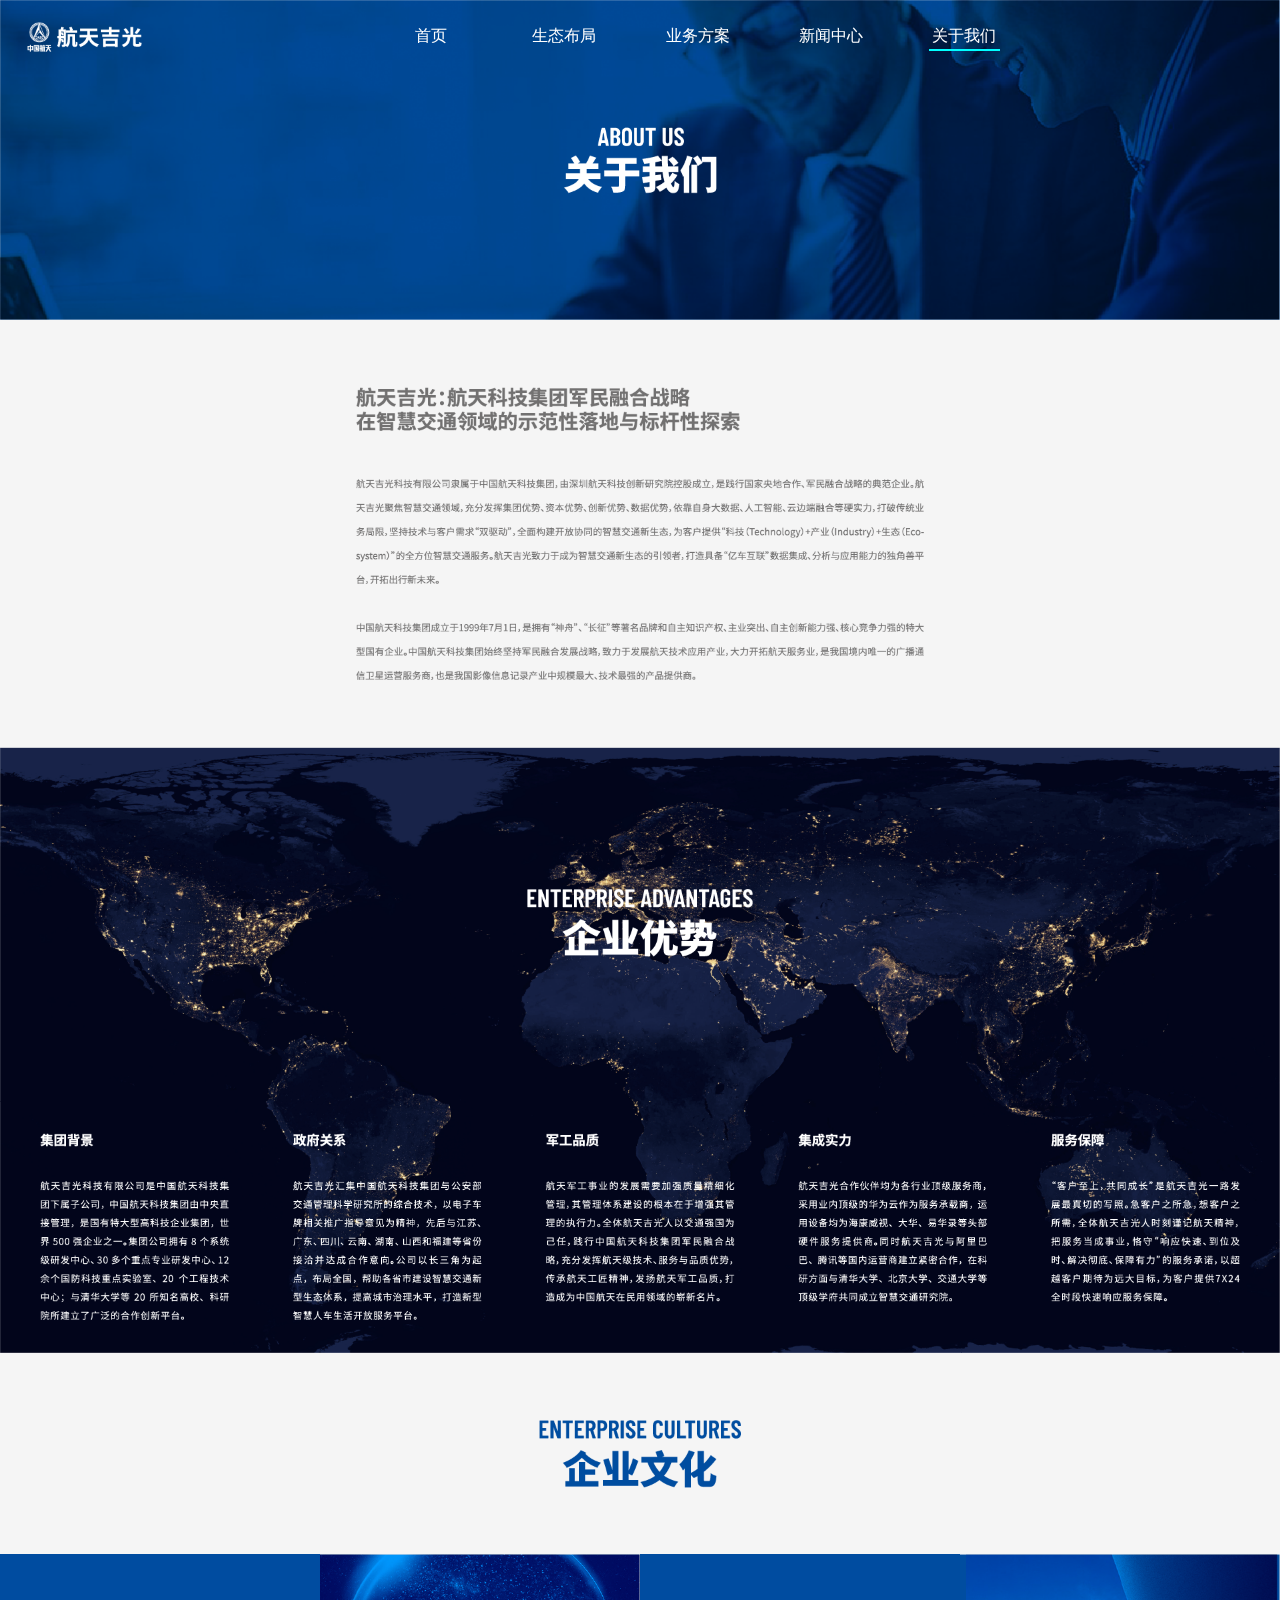
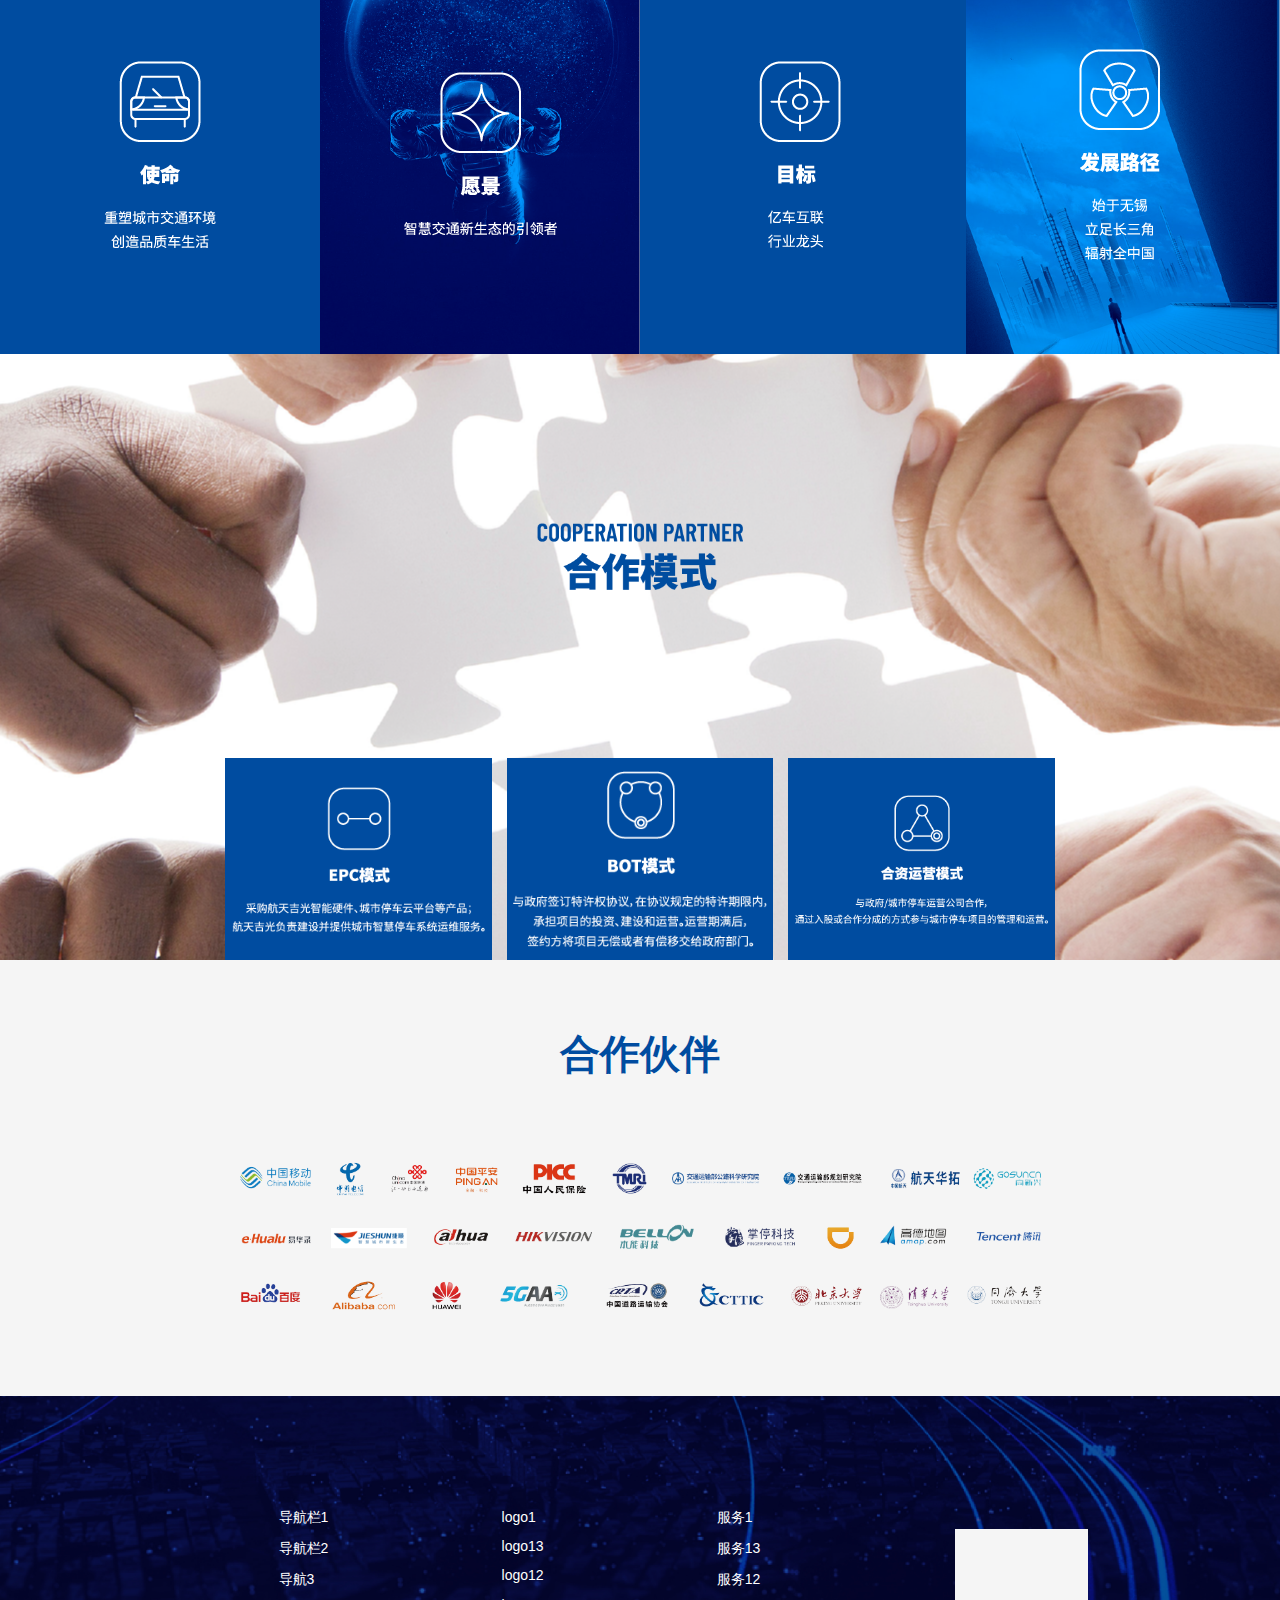
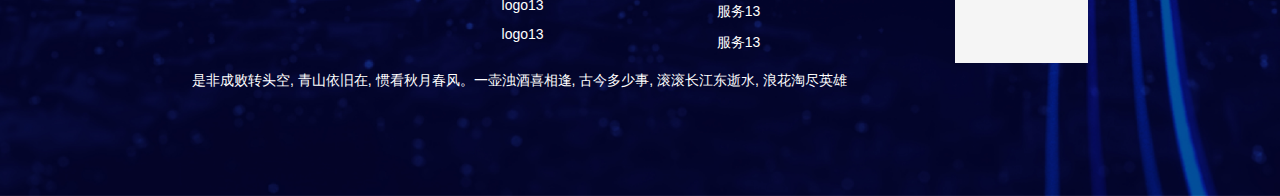
==== aboutUs.html @ 13b2ddc3 "图片更改" ====
<!DOCTYPE html>
<html lang="en">
<head>
  <meta charset="UTF-8">
  <meta http-equiv="X-UA-Compatible" content="IE=edge">
  <meta name="viewport" content="width=device-width, initial-scale=1.0">
  <title>航天吉光官网</title>
  <!-- 使用方法 animate__animated animate__fadeInUp-->
  <link rel="stylesheet" href="./css/animate.min.css">
  <link rel="stylesheet" href="./css/adapter.css">
  <link rel="stylesheet" href="./css/common.css">
  <link rel="stylesheet" href="./css/aboutUs.css">
</head>
<body>
  <div class="outer flex-column">
    <div class="navigator fix-header-box">
      <div class="header-box">
        <div class="left f30">
          <img src="./images/logo.png" alt="">
        </div>
        <div class="center">
          <div class="route-list f24">
            <ul>
              <li class="link"><a href="./index.html"><span>首页</span></a></li>
              <li class="link">
                <a href="./layout.html" data-nav="layout">
                  <span>生态布局</span>
                </a>
              </li>
              <li class="link">
                <a href="./business.html">
                  <span>业务方案</span>
                </a>
              </li>
              <li class="link"><a href="./news.html"><span>新闻中心</span></a></li>
              <li class="link active"><a href="./aboutUs.html"><span>关于我们</span></a></li>
            </ul>
          </div>
        </div>
        <div class="right"></div>
      </div>
    </div>
    <div class="banner">
      <div class="title">
        <img src="./images/aboutUs/title1.png" alt="">
      </div>
      <img src="./images/aboutUs/bg1.png" alt="">
    </div>
    <!-- 关于我们区域 -->
    <div class="aboutUs-area">
      <img src="./images/aboutUs/text.png" alt="">
    </div>
    <!-- banner2企业优势区域 -->
    <div class="banner2 flex-column align-center">
      <div class="banner2-title">
        <img src="./images/aboutUs/title2.png" alt="">
      </div>
      <div class="banner2-bottom">
        <img src="./images/aboutUs/text2.png" alt="">
      </div>
    </div>
    <!-- 企业文化区域 -->
    <div class="culture-area">
      <div class="title">
        <img src="./images/aboutUs/title3.png" alt="">
      </div>
      <div class="pro-box flex-row">
        <div class="pro-item flex-column jc-center align-center">
          <div class="icon">
            <img src="./images/aboutUs/icon1.png" alt="">
          </div>
        </div>
        <div class="pro-item flex-column jc-center align-center">
          <div class="icon">
            <img src="./images/aboutUs/icon2.png" alt="">
          </div>
        </div>
        <div class="pro-item flex-column jc-center align-center">
          <div class="icon">
            <img src="./images/aboutUs/icon3.png" alt="">
          </div>
        </div>
        <div class="pro-item flex-column jc-center align-center">
          <div class="icon">
            <img src="./images/aboutUs/icon4.png" alt="">
          </div>
        </div>
      </div>
    </div>
    <!-- 合作模式区域 -->
    <div class="cooper-area flex-column align-center">
      <div class="cooper-title">
        <img src="./images/aboutUs/title4.png" alt="">
      </div>
      <div class="cooper-bottom">
        <div class="cooper-bottom-item">
          <img src="./images/aboutUs/icon5.png" alt="">
        </div>
        <div class="cooper-bottom-item">
          <img src="./images/aboutUs/icon6.png" alt="">
        </div>
        <div class="cooper-bottom-item">
          <img src="./images/aboutUs/icon7.png" alt="">
        </div>

      </div>
    </div>
    <!-- 合作伙伴区域 -->
    <div class="guys-area">
      <div class="title f30">合作伙伴</div>
      <div class="brand">
        <img src="./images/aboutUs/brand.png" alt="">
      </div>
    </div>
    <!-- 底部区域 -->
    <div class="footer flex-column jc-center">
      <div class="content flex-row jc-between align-center">
        <div class="left flex-column jc-between">
          <div class="top flex-row jc-around">
            <ul>
              <li>导航栏1</li>
              <li>导航栏2</li>
              <li>导航3</li>
            </ul>
            <ul>
              <li>logo1</li>
              <li>logo13</li>
              <li>logo12</li>
              <li>logo13</li>
              <li>logo13</li>
            </ul>
            <ul>
              <li>服务1</li>
              <li>服务13</li>
              <li>服务12</li>
              <li>服务13</li>
              <li>服务13</li>
            </ul>
          </div>
          <div class="bottom">是非成败转头空, 青山依旧在, 惯看秋月春风。一壶浊酒喜相逢, 古今多少事, 滚滚长江东逝水, 浪花淘尽英雄</div>
        </div>
        <div class="right">
          <div class="qrcode"></div>
        </div>
      </div>
    </div>
  </div>
  
  <script src="./lib/jquery/jquery.min.js"></script>
  <script src="./js/common.js"></script>
</body>
</html>
---- css/adapter.css ----
/* 按照设计图 1920 基准值100换算 */
@media (min-width: 800px) {
  html {
    font-size: 41.66666px;
  }
}
@media (min-width: 1024px) {
  html {
    font-size: 53.33333px;
  }
}
@media (min-width: 1280px) {
  html {
    font-size: 66.66666px;
  }
}
@media (min-width: 1366px) {
  html {
    font-size: 71.14583px;
  }
}
@media (min-width: 1920px) {
  html {
    font-size: 100px;
  }
}
/* @media (min-width: 2048px) {
  html {
    font-size: 106.6666px;
  }
}
@media (min-width: 2560px) {
  html {
    font-size: 133.3333px;
  }
} */
---- css/common.css ----
@charset "UTF-8";
/*! normalize.css v3.0.3 | MIT License | github.com/necolas/normalize.css */
html {
  font-family: sans-serif;
  -ms-text-size-adjust: 100%;
  -webkit-text-size-adjust: 100%;
}
body {
  margin: 0;
}
article,
aside,
details,
figcaption,
figure,
footer,
header,
hgroup,
main,
menu,
nav,
section,
summary {
  display: block;
}
audio,
canvas,
progress,
video {
  display: inline-block;
  vertical-align: baseline;
}
audio:not([controls]) {
  display: none;
  height: 0;
}
[hidden],
template {
  display: none;
}
a {
  background-color: transparent;
}
a:active,
a:hover {
  outline: 0;
}
abbr[title] {
  border-bottom: 1px dotted;
}
b,
strong {
  font-weight: bold;
}
dfn {
  font-style: italic;
}
h1 {
  font-size: 2em;
  margin: 0.67em 0;
}
mark {
  background: #ff0;
  color: #000;
}
small {
  font-size: 80%;
}
sub,
sup {
  font-size: 75%;
  line-height: 0;
  position: relative;
  vertical-align: baseline;
}
sup {
  top: -0.5em;
}
sub {
  bottom: -0.25em;
}
img {
  border: 0;
}
svg:not(:root) {
  overflow: hidden;
}
figure {
  margin: 1em 40px;
}
hr {
  box-sizing: content-box;
  height: 0;
}
pre {
  overflow: auto;
}
code,
kbd,
pre,
samp {
  font-family: monospace, monospace;
  font-size: 1em;
}
button,
input,
optgroup,
select,
textarea {
  color: inherit;
  font: inherit;
  margin: 0;
}
button {
  overflow: visible;
}
button,
select {
  text-transform: none;
}
button,
html input[type="button"],
input[type="reset"],
input[type="submit"] {
  -webkit-appearance: button;
  cursor: pointer;
}
button[disabled],
html input[disabled] {
  cursor: default;
}
button::-moz-focus-inner,
input::-moz-focus-inner {
  border: 0;
  padding: 0;
}
input {
  line-height: normal;
}
input[type="checkbox"],
input[type="radio"] {
  box-sizing: border-box;
  padding: 0;
}
input[type="number"]::-webkit-inner-spin-button,
input[type="number"]::-webkit-outer-spin-button {
  height: auto;
}
input[type="search"] {
  -webkit-appearance: textfield;
  box-sizing: content-box;
}
input[type="search"]::-webkit-search-cancel-button,
input[type="search"]::-webkit-search-decoration {
  -webkit-appearance: none;
}
fieldset {
  border: 1px solid #c0c0c0;
  margin: 0 2px;
  padding: 0.35em 0.625em 0.75em;
}
legend {
  border: 0;
  padding: 0;
}
textarea {
  overflow: auto;
}
optgroup {
  font-weight: bold;
}
table {
  border-collapse: collapse;
  border-spacing: 0;
}
td,
th {
  padding: 0;
}
*,
::before,
::after {
  margin: 0;
  padding: 0;
  box-sizing: border-box;
}
body {
  font-size: 14px;
  font-family: 'Microsoft YaHei', sans-serif;
  background-color: #f5f5f5;
}
a {
  /* color: #333; */
  text-decoration: none;
}
ul,
ol {
  list-style: none;
}
input[type="text"],
input[type="search"],
textarea {
  border: none;
  outline: none;
  resize: none;
  -webkit-appearance: none;
}
.fl {
  float: left;
}
.fr {
  float: right;
}
.clearfix::after {
  content: "";
  display: block;
  visibility: hidden;
  height: 0;
  line-height: 0;
  clear: both;
}
img {
  display: block;
  width: 100%;
}
.p10 {
  padding: .1rem 0;
}
.p20 {
  padding: .2rem 0;
}
.p30 {
  padding: .3rem 0;
}
.f16 {
  font-size: .16rem;
}
.f18 {
  font-size: .18rem;
}
.f20 {
  font-size: .2rem;
}
.f22 {
  font-size: .22rem;
}
.f24 {
  font-size: .24rem;
}
.f26 {
  font-size: .26rem;
}
.f28 {
  font-size: .28rem;
}
.f30 {
  font-size: .3rem;
}
.flex-column {
  display: flex;
  flex-direction: column;
}
.flex-row {
  display: flex;
}
.jc-around {
  justify-content: space-around;
}
.jc-between {
  justify-content: space-between;
}
.jc-center {
  justify-content: center;
}
.align-center {
  align-items: center;
}

/* 导航栏样式 */
.fix-header-box .header-box{
  box-sizing: border-box;
  width: 100%;
  position: fixed;
  left: 0;
  top: 0;
  background-color: transparent;
}
.header-box {
  position: relative;
  box-sizing: border-box;
  color: #fff;
  background-color: #004CA0;
  display: flex;
  align-items: center;
  z-index: 12;
  padding: 0 .4rem;
}
.header-box .select-down {
  position: absolute;
  left: 0;
  top: 1.1rem;
  width: 100%;
  z-index: 11;
  height: 0;
  overflow: hidden;
}
.header-box .select-items:hover .select-down{
  height: 1rem;
  transition: all .5s;
}
.header-box .select-down ul {
  display: flex;
  justify-content: center;
  font-size: .16rem;
  height: 1rem;
  background-color: #103674;
}
.header-box .select-down ul li {
  padding: 0 .2rem;
}
.header-box .select-down ul li a {
  color: #d5dde0;
}
.header-box .select-down ul li:hover a {
  color: #fff;
}
/* .header-box .link:hover span {
  border-bottom: 2px solid #00FFFF;
} */
.header-box .left {
  width: 1.73rem;
}
.header-box .left img {
  width: 100%;
}
.header-box .center {
  flex: 1;
}
.header-box .route-list {
  width: 60%;
  margin: 0 auto;
}
.header-box .route-list ul {
  width: 100%;
  display: flex;
  align-items: center;
}
.header-box .link a span {
  padding: .08rem .05rem;
  border-bottom: 2px solid transparent;
  transition: all .5s;
}
.header-box .link a {
  color: #fff;
  width: 100%;
  text-align: center;
}
.header-box .link {
  width: 20%;
  height: 1.1rem;
  display: flex;
  align-items: center;
  justify-content: center;
  text-decoration:none;
}
.header-box .active a span{
  border-bottom: 2px solid #00FFFF;
}

/* 导航栏样式结束 */

/* 类似百叶窗样式 layout aboautUs页面用品那个 */
.pro-item {
  width: 25%;
  height: 6rem;
  color: #fff;
  transition: all 1s;
}
.pro-item .icon {
  width: .81rem;
  margin: .2rem 0;
}
.pro-item:hover {
  transform: translateY(-0.3rem);
}
.pro-item:nth-child(2n + 1) {
  background-color: #004CA0;
}

/* 公用结束 */
/* 底部footer区域 */
/* 底部区域 */
.footer {
  color: #fff;
  height: 6rem;
  background: url('../images/footer_bg.jpg') center no-repeat;
  background-size: cover;
}
.footer .content {
  width: 70%;
  margin: 0 auto;
}
.footer .qrcode {
  width: 2rem;
  height: 2rem;
  background-color: #f5f5f5;
}
.footer li {
  padding: .1rem 0;
}
.footer .bottom {
  padding-top: .2rem;
}
/* 底部footer结束 */
---- css/aboutUs.css ----
.banner {
  position: relative;
}
.banner .title {
  width: 2.29rem;
  position: absolute;
  left: 50%;
  top: 50%;
  transform: translate(-50%, -50%);
}
img {
  width: 100%;
}
.aboutUs-area {
  width: 8.52rem;
  margin: 1rem auto;
}
.banner2 {
  height: 9.09rem;
  background: url("../images/aboutUs/bg2.png") center no-repeat;
  background-size: cover;
}
.banner2-title,
.cooper-title {
  width: 3.38rem;
  flex: 2;
  display: flex;
  justify-content: center;
  align-items: center;
}
.banner2-bottom,
.cooper-bottom {
  padding: .5rem 0;
  flex: 1;
  width: 18.01rem;
}
.culture-area .title {
  width: 3.03rem;
  margin: 0 auto;
  padding: 1rem 0;
}
.pro-item .icon {
  width: auto;
  display: flex;
  justify-content: center;
}
.pro-item:nth-child(2) {
  background:url("../images/aboutUs/bg3.png") center no-repeat;
  background-size: cover;
}
.pro-item:nth-child(4) {
  background:url("../images/aboutUs/bg4.png") center no-repeat;
  background-size: cover;
}
.cooper-area {
  height: 9.09rem;
  background: url("../images/aboutUs/bg5.png") center no-repeat;
  background: cover;
}
.cooper-title {
  width: 3.1rem;
}
.cooper-bottom {
  justify-content: center;
  display: flex;
  padding: 0;
}
.cooper-bottom-item {
  width: 4rem;
  padding: .1rem;
  background-color: #004CA0;
  color: #fff;
  display: flex;
  justify-content: center;
  align-items: center;
}
.cooper-bottom-item:nth-child(2){
  margin: 0 15px;
}
.guys-area {
  padding-bottom: 1rem;
}
.guys-area .title {
  text-align: center;
  width: 3.03rem;
  margin: 0 auto;
  font-size: .6rem;
  font-weight: bold;
  padding: 1rem 0;
  color: #004CA0;
}
.guys-area .brand {
  width: 12.14rem;
  margin: 0 auto;
}
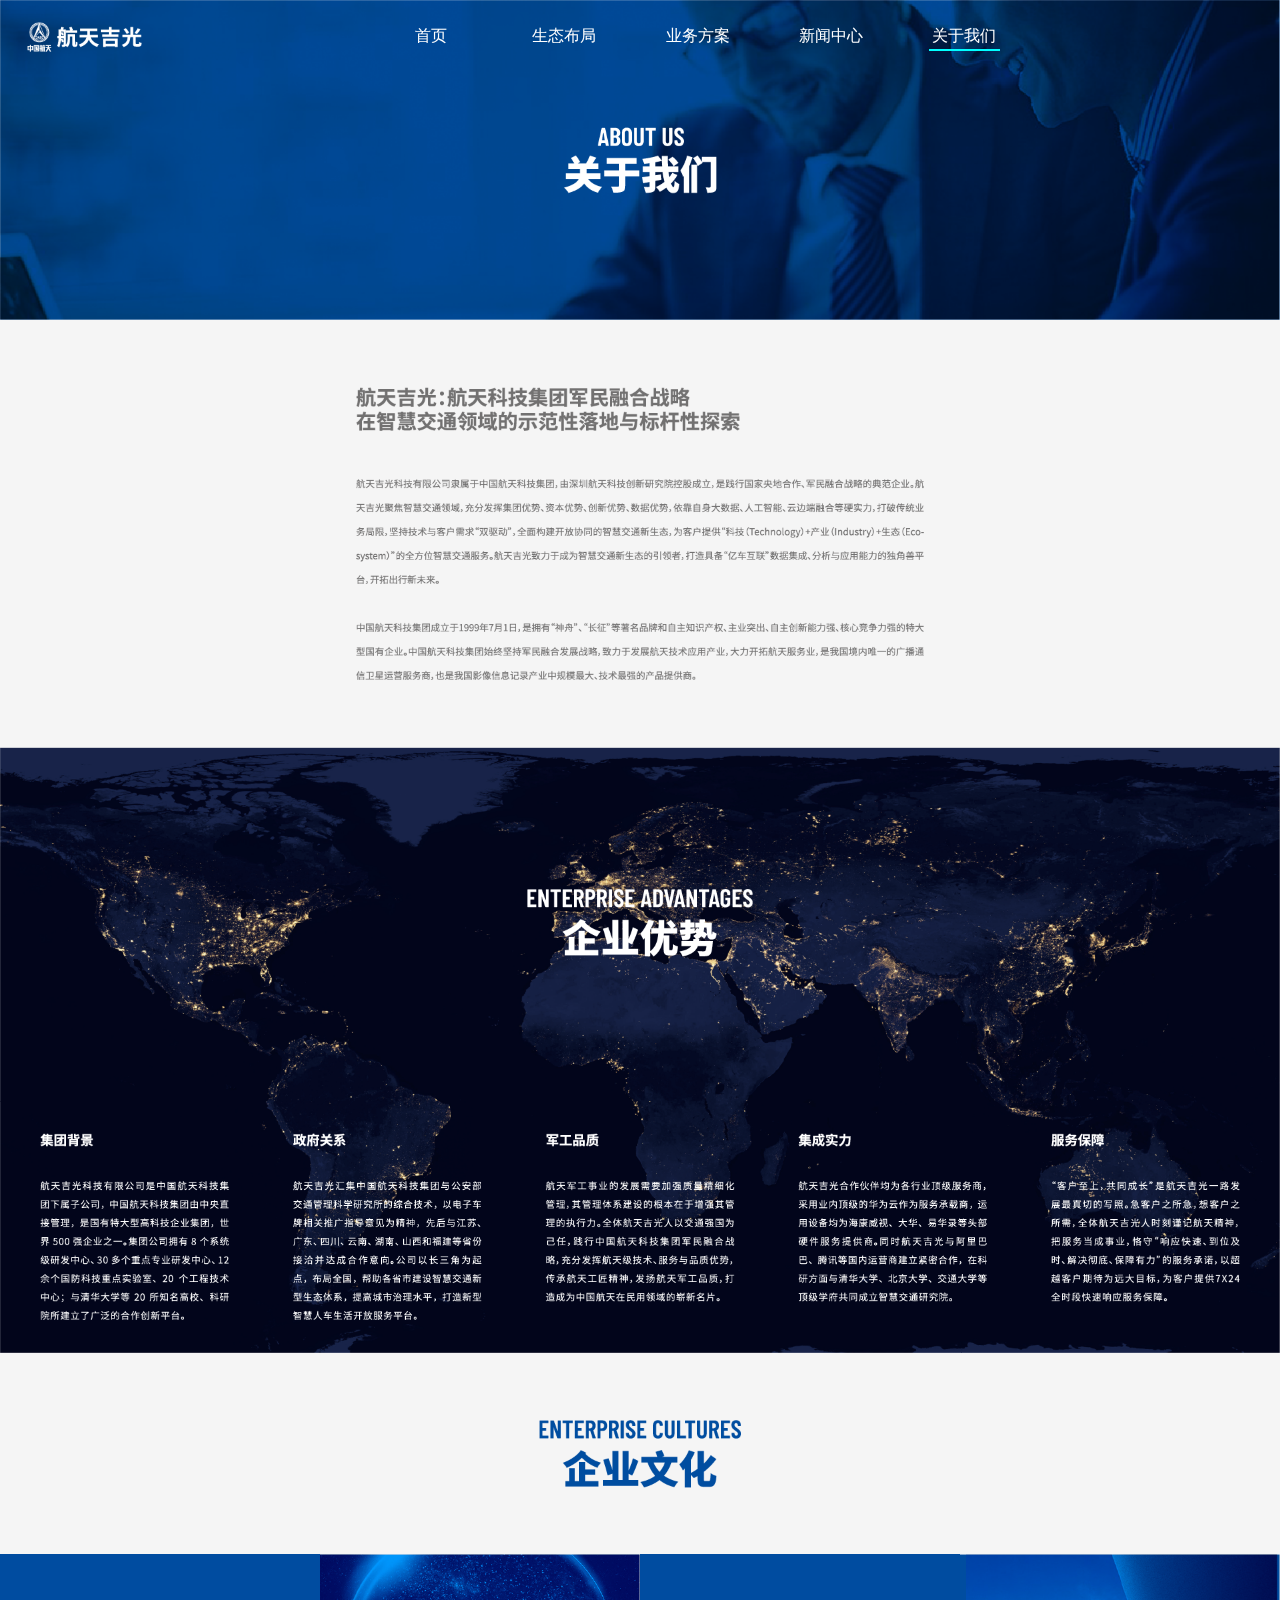
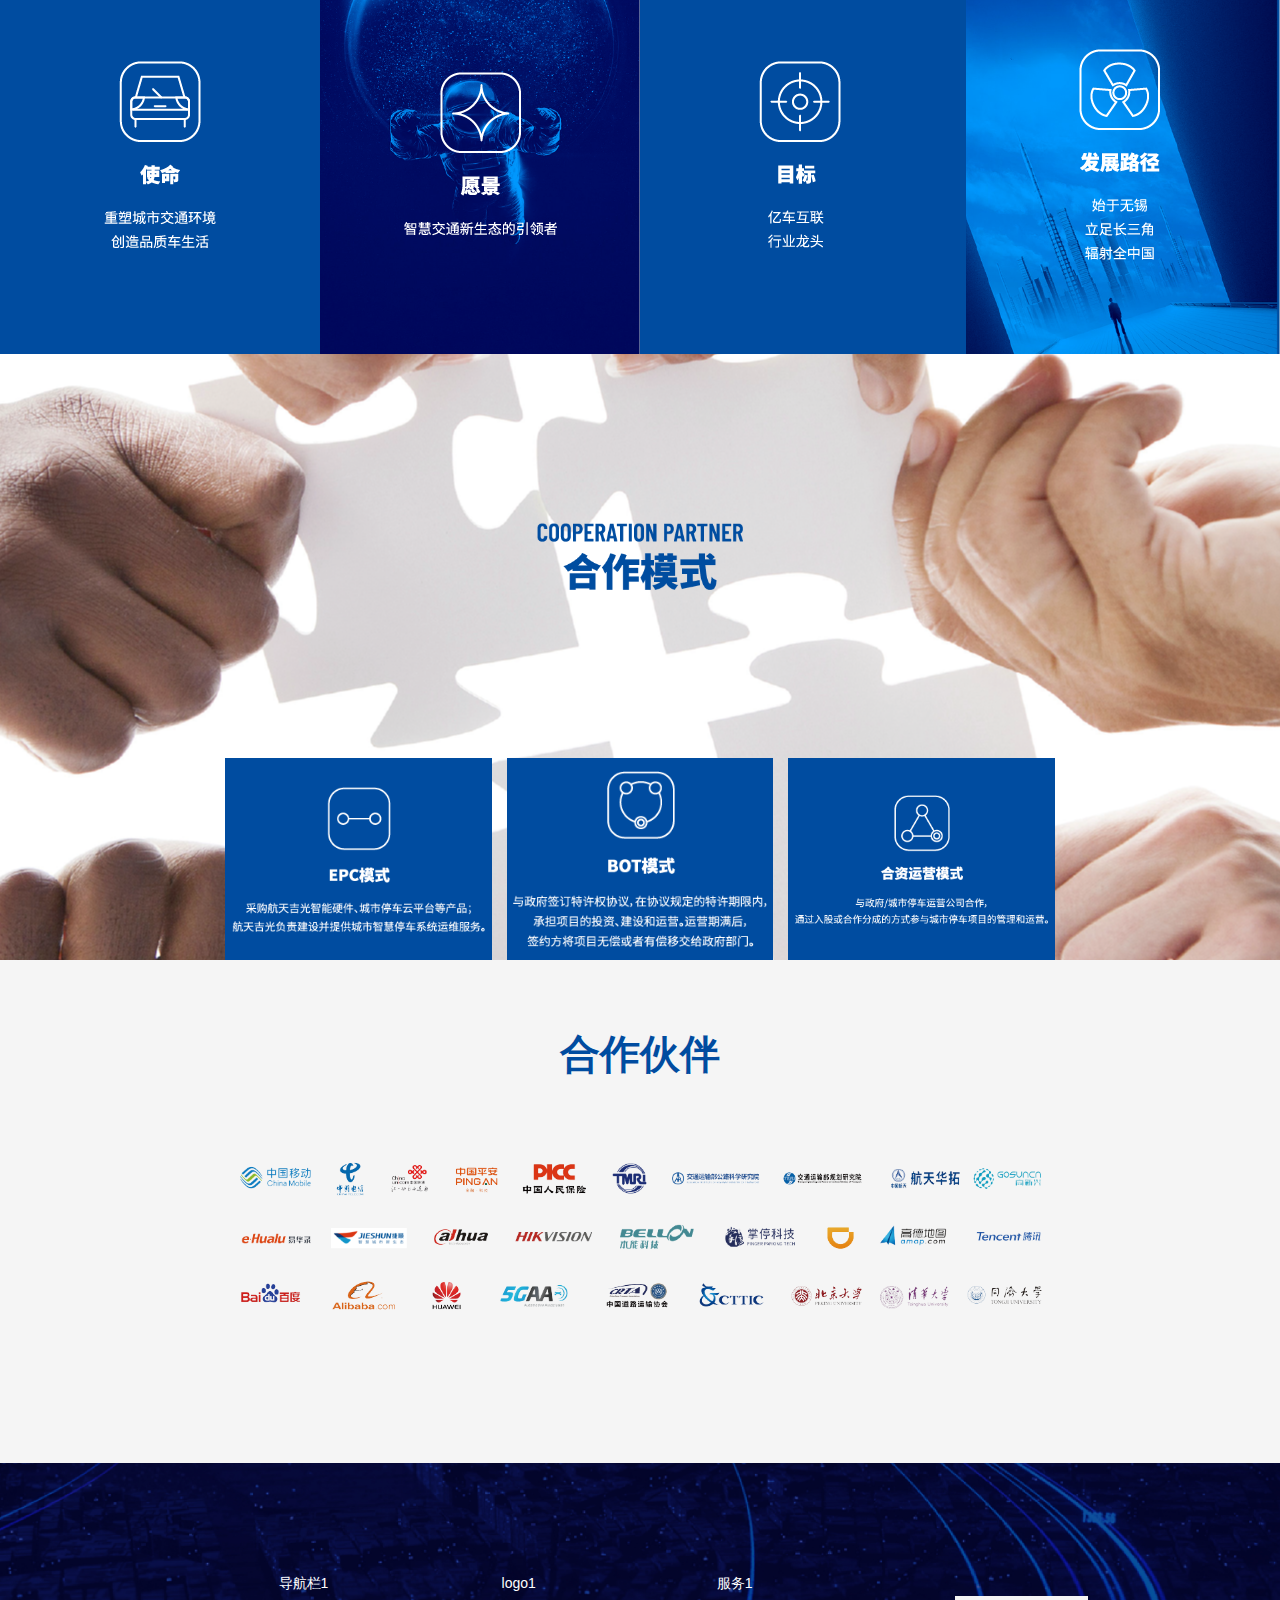
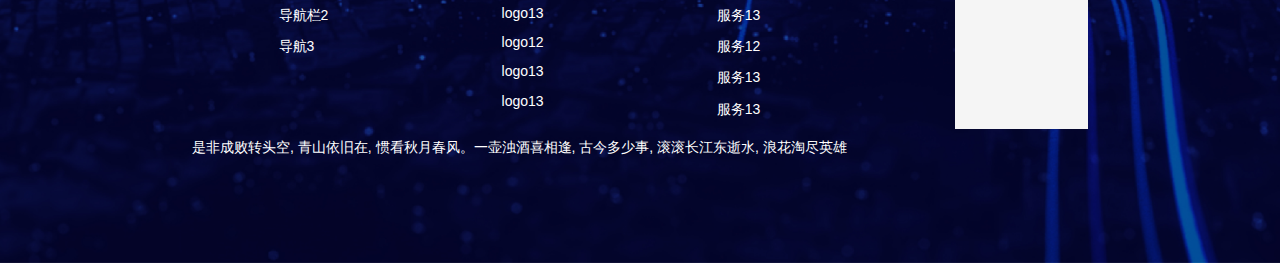
==== commit 9feed7db: "暂存" ====
--- a/aboutUs.html
+++ b/aboutUs.html
@@ -40,8 +40,8 @@
         <div class="right"></div>
       </div>
     </div>
-    <div class="banner">
-      <div class="title">
+    <div class="banner" id="top">
+      <div class="title aniview" data-av-animation="flipInX">
         <img src="./images/aboutUs/title1.png" alt="">
       </div>
       <img src="./images/aboutUs/bg1.png" alt="">
@@ -145,8 +145,11 @@
       </div>
     </div>
   </div>
-  
+  <div class="back-top" title="返回顶部">
+    <img src="./images/backTop.png" alt="">
+  </div>
   <script src="./lib/jquery/jquery.min.js"></script>
+  <script src="./lib/jquery.aniview.js"></script>
   <script src="./js/common.js"></script>
 </body>
 </html>--- a/css/common.css
+++ b/css/common.css
@@ -40,6 +40,7 @@
 }
 a {
   background-color: transparent;
+  color: inherit;
 }
 a:active,
 a:hover {
@@ -302,6 +303,7 @@
   width: 100%;
   z-index: 11;
   height: 0;
+  color: #ccc;
   overflow: hidden;
 }
 .header-box .select-items:hover .select-down{
@@ -319,7 +321,10 @@
   padding: 0 .2rem;
 }
 .header-box .select-down ul li a {
-  color: #d5dde0;
+  color: #666;
+}
+.header-box .select-down ul li.active a {
+  color: #fff;
 }
 .header-box .select-down ul li:hover a {
   color: #fff;
@@ -371,7 +376,10 @@
 
 /* 类似百叶窗样式 layout aboautUs页面用品那个 */
 .pro-item {
+  overflow: hidden;
   width: 25%;
+  padding: 0 .1rem;
+  box-sizing: border-box;
   height: 6rem;
   color: #fff;
   transition: all 1s;
@@ -393,6 +401,7 @@
 .footer {
   color: #fff;
   height: 6rem;
+  margin-top: 2rem;
   background: url('../images/footer_bg.jpg') center no-repeat;
   background-size: cover;
 }
@@ -411,4 +420,55 @@
 .footer .bottom {
   padding-top: .2rem;
 }
-/* 底部footer结束 */+/* 底部footer结束 */
+
+/* 返回顶部按钮样式 */
+.back-top {
+  box-shadow: 0px 0px 16px 1px #004CA0;
+  /* background-color: #004CA0; */
+  position: fixed;
+  right: .6rem;
+  bottom: 2rem;
+  width: .64rem;
+  height: .64rem;
+  border-radius: 50%;
+  cursor: pointer;
+  display: none;
+}
+.banxin {
+  width: 14.4rem;
+  margin: 0 auto;
+}
+
+/* 图片文字左右公共样式 */
+.text-img-box {
+  padding: 0 .3rem;
+}
+.pos-img {
+  width: 7.14rem;
+  height: 6.41rem;
+  overflow: hidden;
+}
+.pos-img img {
+  transition: all 1s;
+}
+.pos-img:hover img{
+  transform: scale(1.2);
+}
+.pos-text {
+  /* width: 7rem; */
+  flex: 1;
+  font-size: .2rem;
+  line-height: .3rem;
+  display: flex;
+  flex-direction: column;
+  justify-content: center;
+  padding: .3rem .4rem;
+  background-color: #004CA0;
+}
+.pos-text-main {
+  margin: 0 0 .3rem;
+}
+.pos-text-sub {
+  margin-bottom: .2rem;
+}--- a/css/aboutUs.css
+++ b/css/aboutUs.css
@@ -77,9 +77,6 @@
 .cooper-bottom-item:nth-child(2){
   margin: 0 15px;
 }
-.guys-area {
-  padding-bottom: 1rem;
-}
 .guys-area .title {
   text-align: center;
   width: 3.03rem;
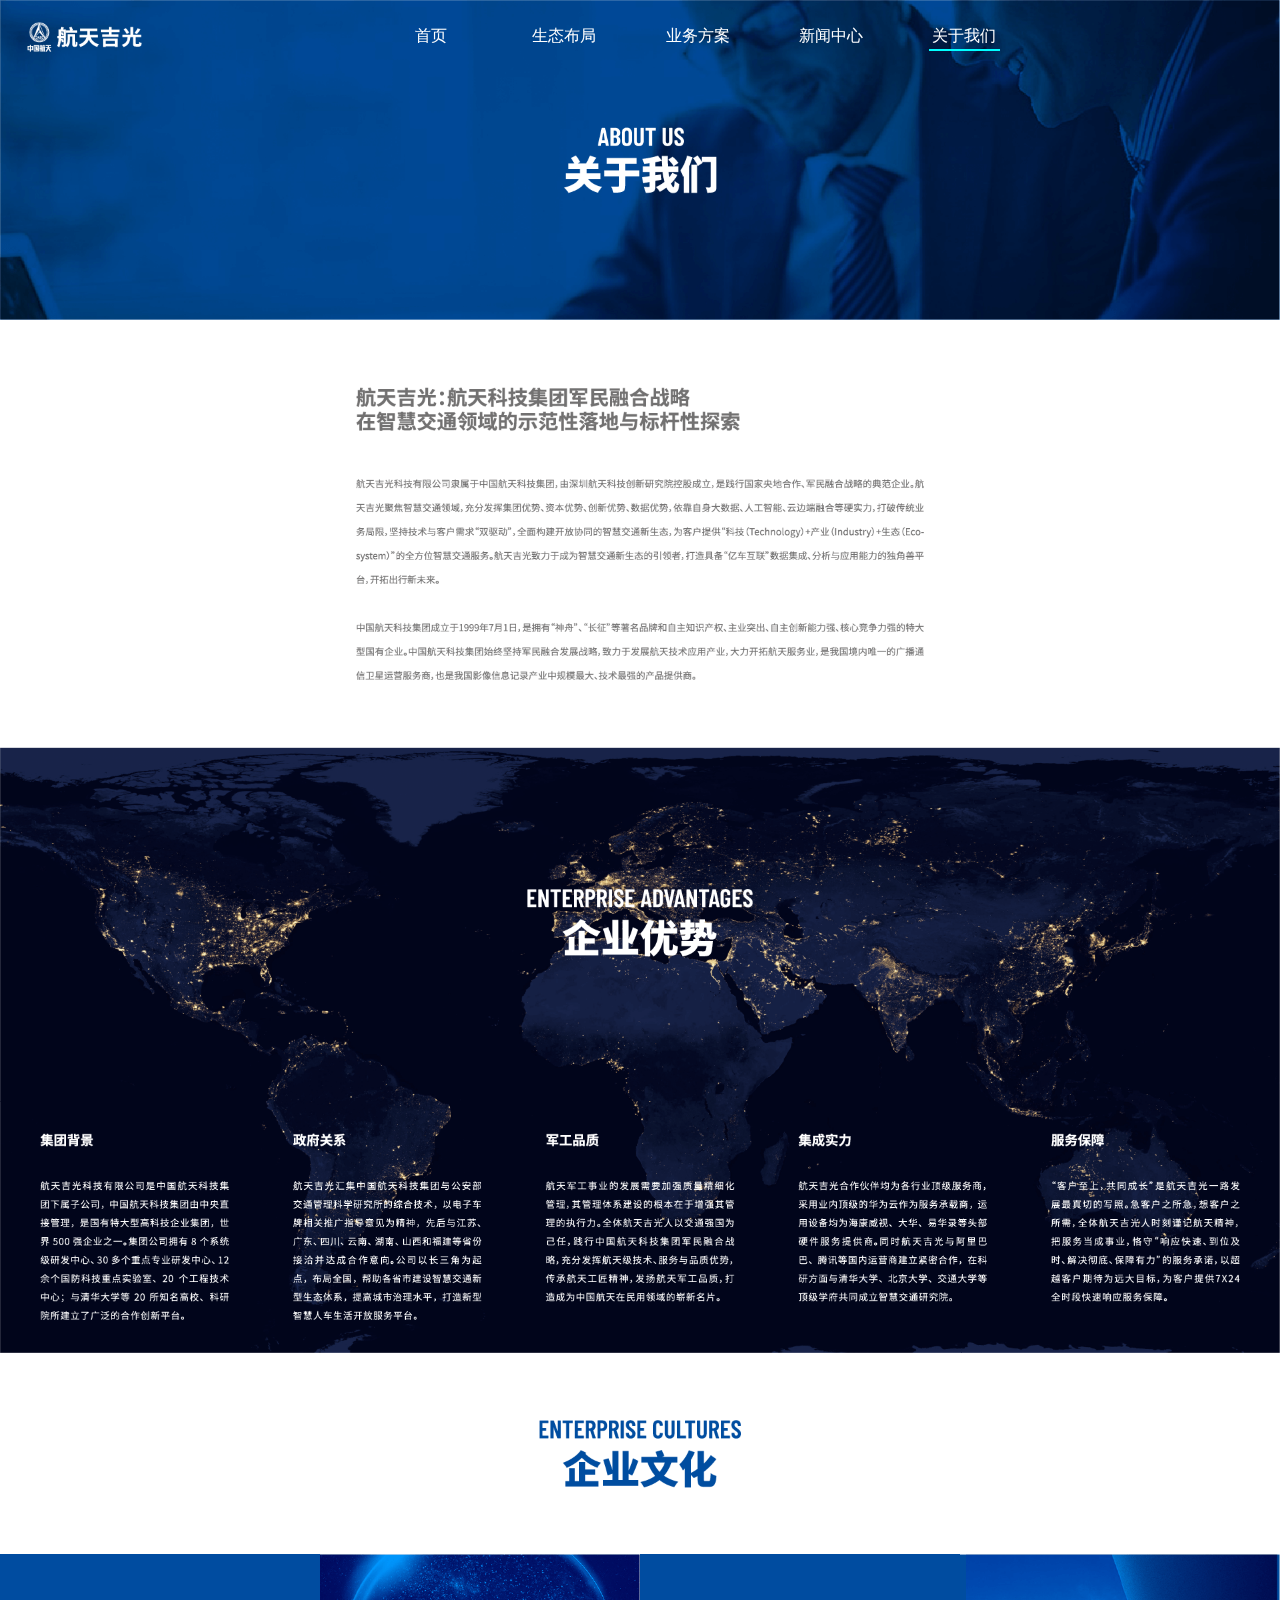
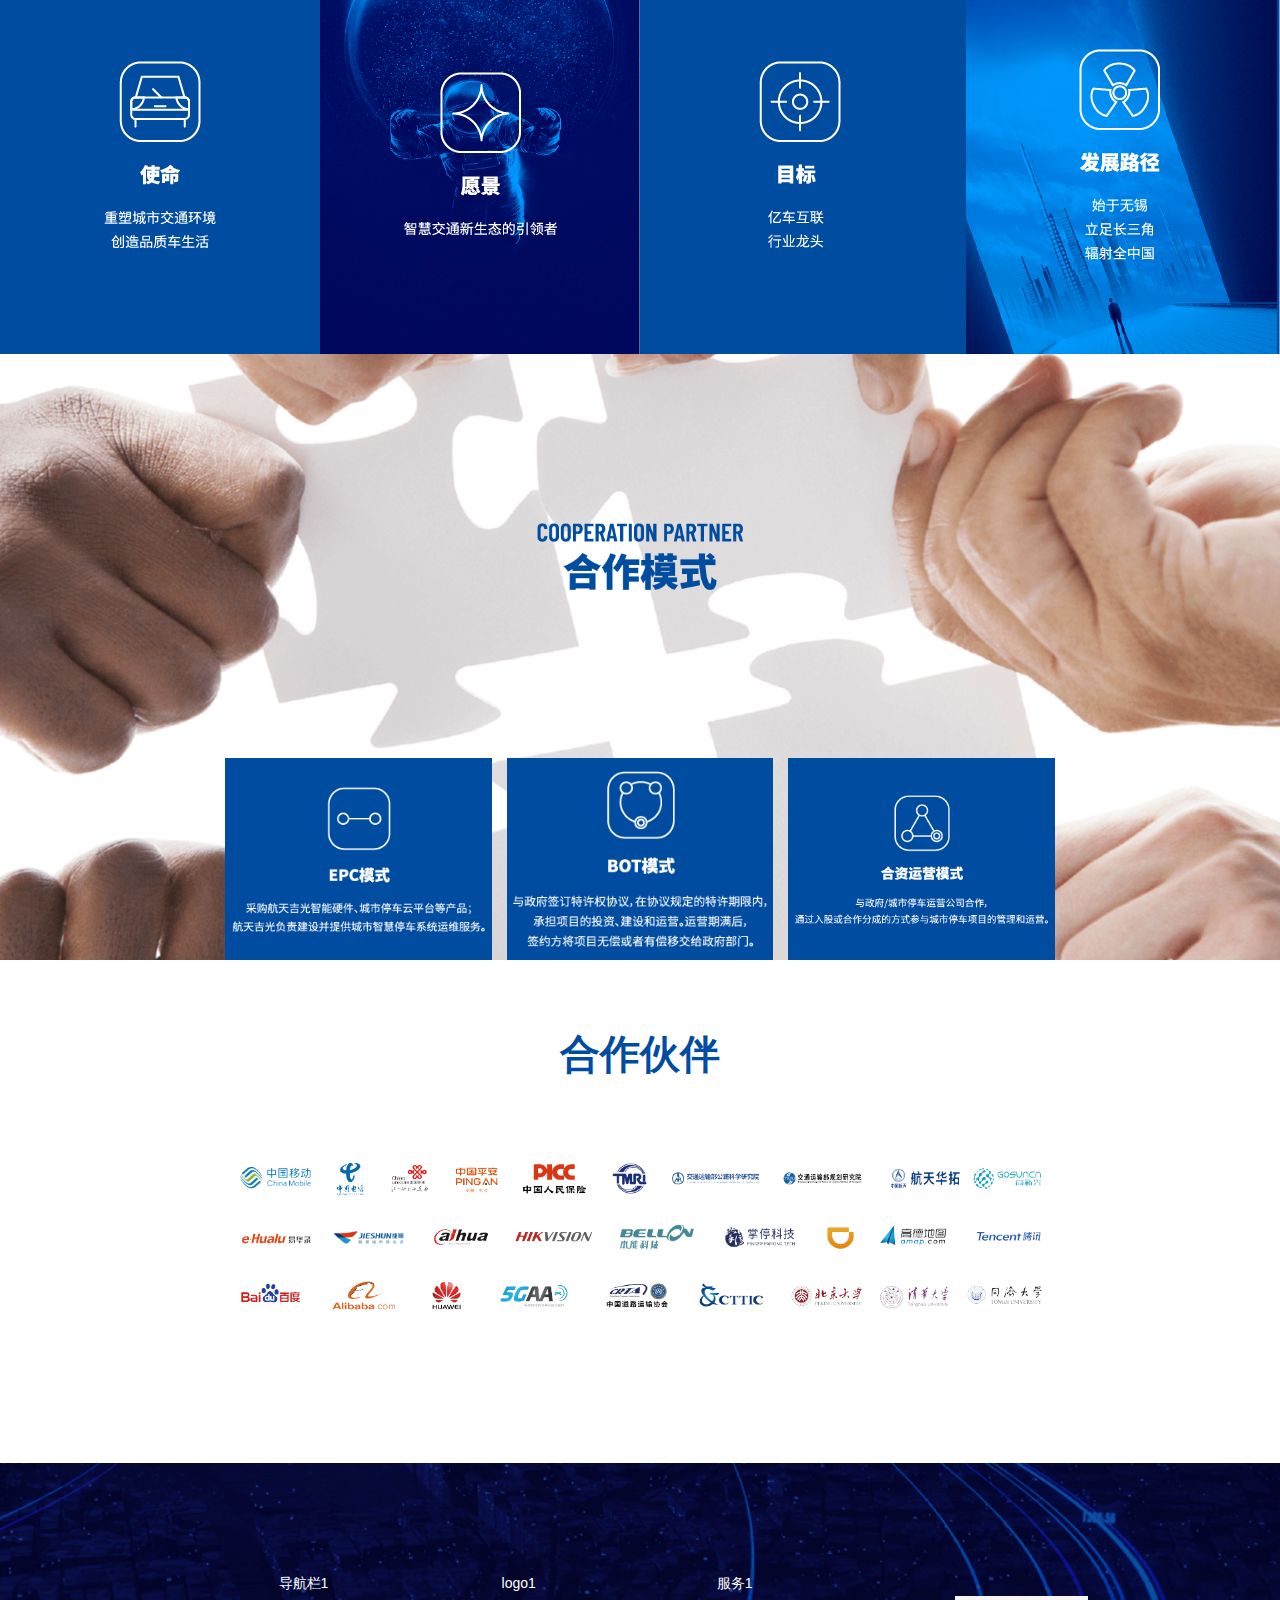
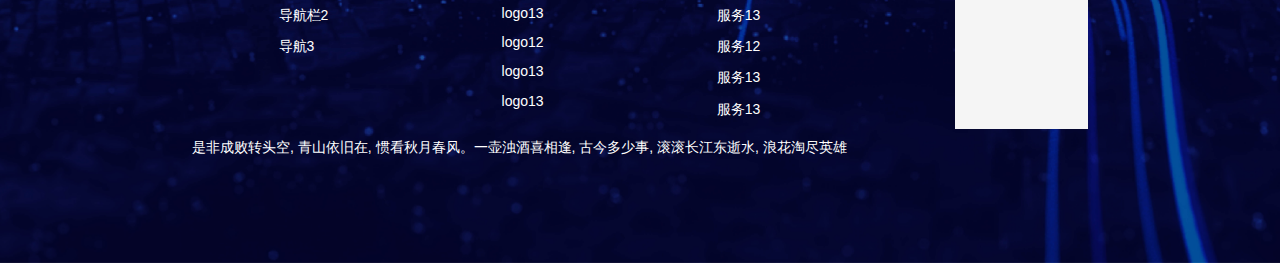
==== commit 1bf63751: "暂存" ====
--- a/aboutUs.html
+++ b/aboutUs.html
@@ -41,7 +41,7 @@
       </div>
     </div>
     <div class="banner" id="top">
-      <div class="title aniview" data-av-animation="flipInX">
+      <div class="title aniview" data-av-animation="zoomInDown">
         <img src="./images/aboutUs/title1.png" alt="">
       </div>
       <img src="./images/aboutUs/bg1.png" alt="">
--- a/css/common.css
+++ b/css/common.css
@@ -452,13 +452,13 @@
 .pos-img img {
   transition: all 1s;
 }
-.pos-img:hover img{
+/* .pos-img:hover img{
   transform: scale(1.2);
-}
+} */
 .pos-text {
   /* width: 7rem; */
   flex: 1;
-  font-size: .2rem;
+  font-size: .16rem;
   line-height: .3rem;
   display: flex;
   flex-direction: column;
--- a/css/aboutUs.css
+++ b/css/aboutUs.css
@@ -1,3 +1,6 @@
+.outer {
+  background-color: #fff;
+}
 .banner {
   position: relative;
 }
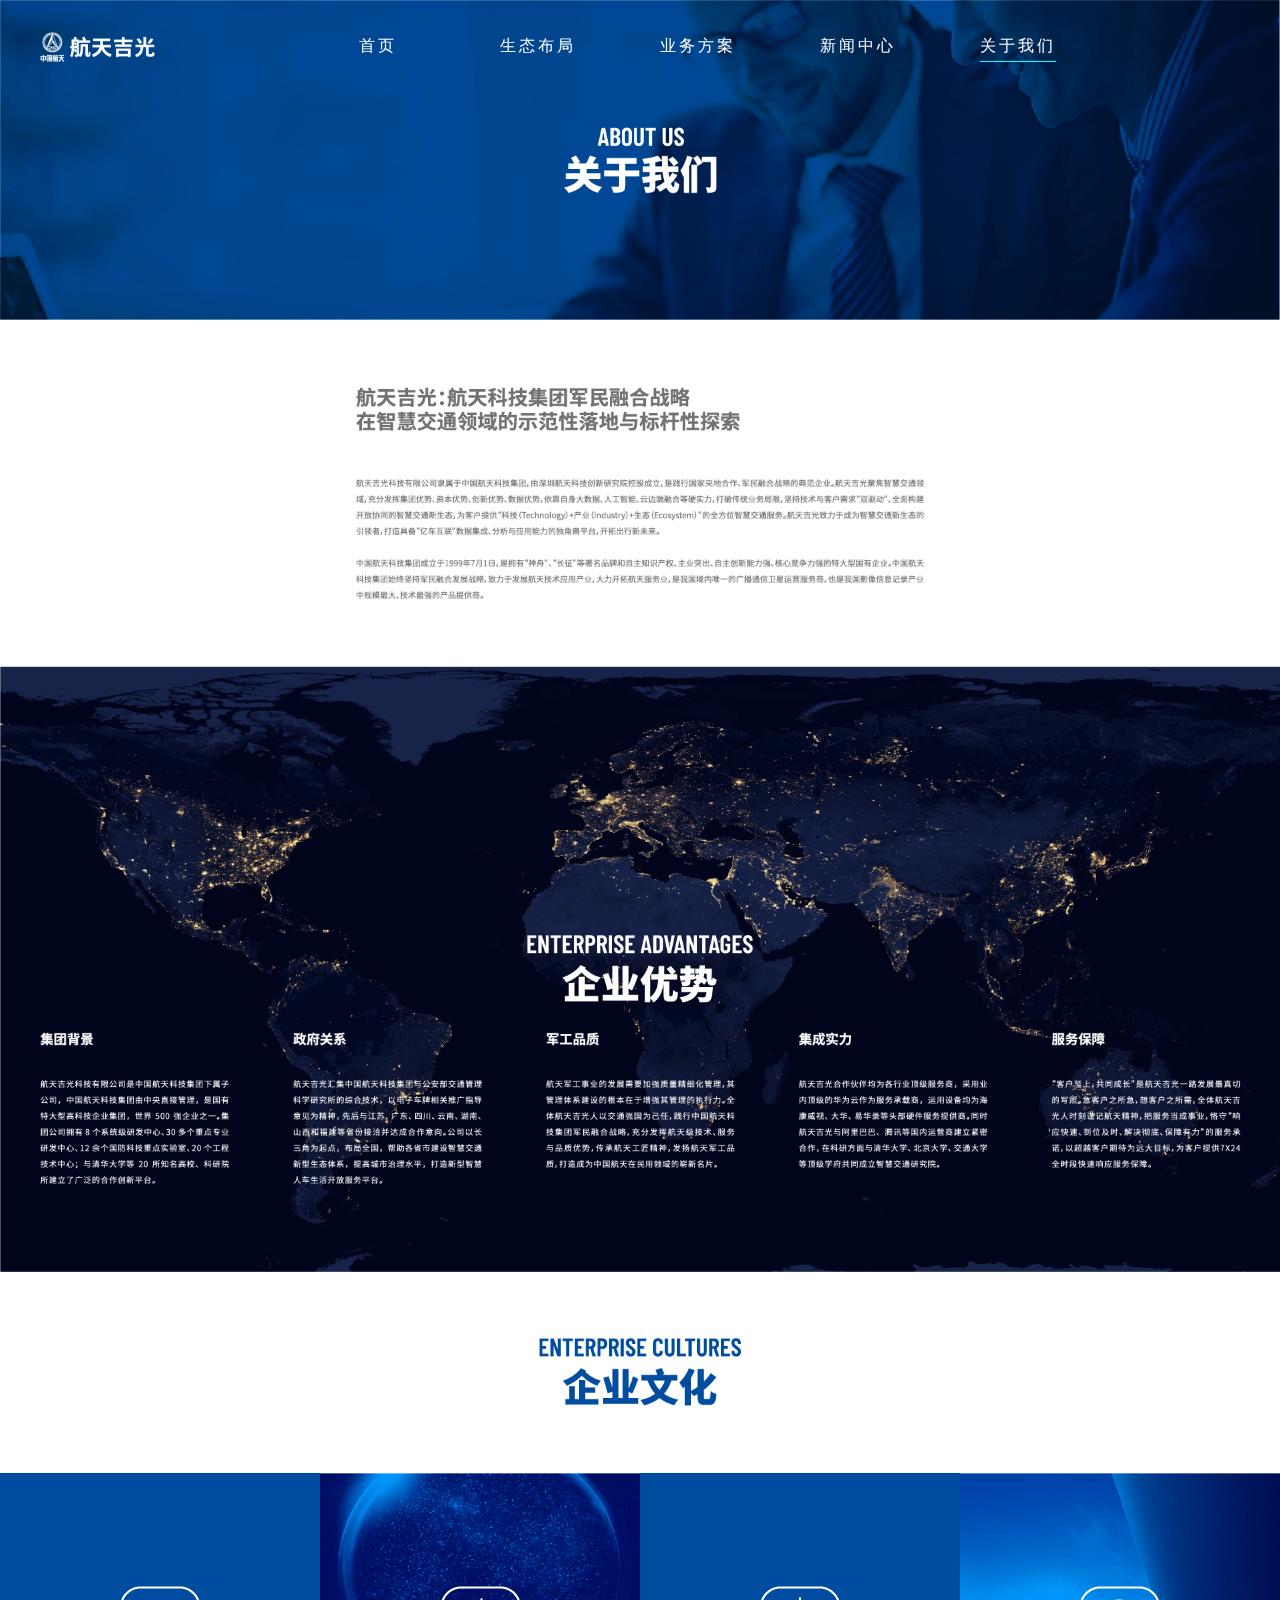
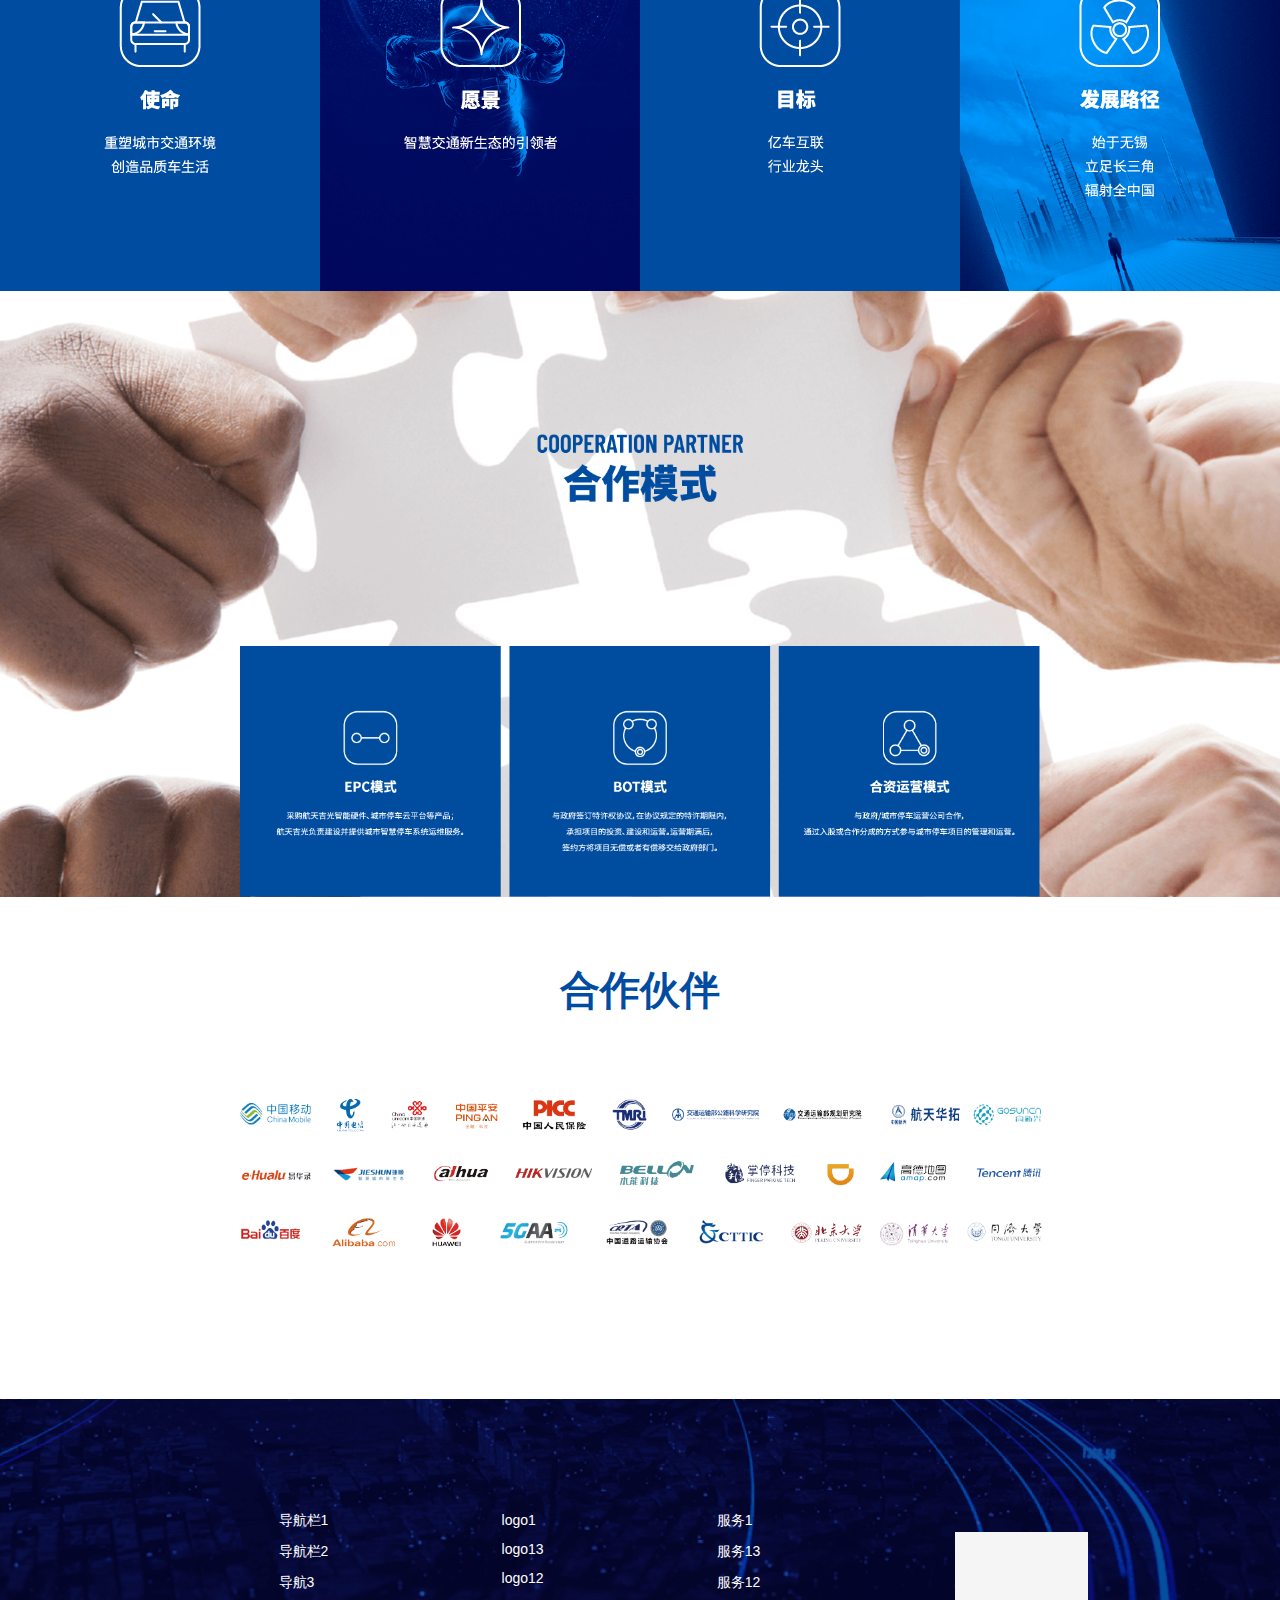
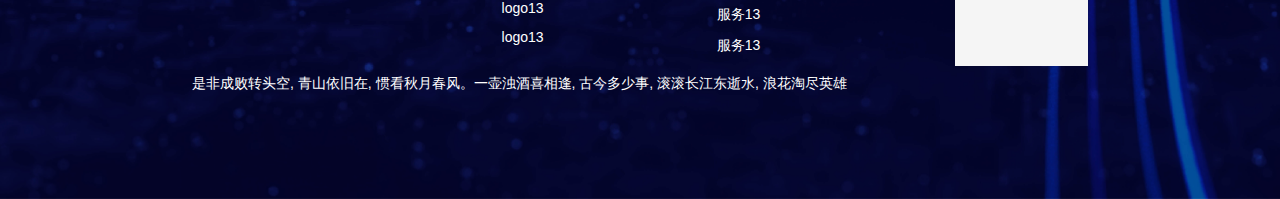
==== commit ce48394a: "暂存" ====
--- a/aboutUs.html
+++ b/aboutUs.html
@@ -55,9 +55,6 @@
       <div class="banner2-title">
         <img src="./images/aboutUs/title2.png" alt="">
       </div>
-      <div class="banner2-bottom">
-        <img src="./images/aboutUs/text2.png" alt="">
-      </div>
     </div>
     <!-- 企业文化区域 -->
     <div class="culture-area">
@@ -65,22 +62,22 @@
         <img src="./images/aboutUs/title3.png" alt="">
       </div>
       <div class="pro-box flex-row">
-        <div class="pro-item flex-column jc-center align-center">
+        <div class="pro-item flex-column align-center">
           <div class="icon">
             <img src="./images/aboutUs/icon1.png" alt="">
           </div>
         </div>
-        <div class="pro-item flex-column jc-center align-center">
+        <div class="pro-item flex-column align-center">
           <div class="icon">
             <img src="./images/aboutUs/icon2.png" alt="">
           </div>
         </div>
-        <div class="pro-item flex-column jc-center align-center">
+        <div class="pro-item flex-column align-center">
           <div class="icon">
             <img src="./images/aboutUs/icon3.png" alt="">
           </div>
         </div>
-        <div class="pro-item flex-column jc-center align-center">
+        <div class="pro-item flex-column align-center">
           <div class="icon">
             <img src="./images/aboutUs/icon4.png" alt="">
           </div>
@@ -93,16 +90,7 @@
         <img src="./images/aboutUs/title4.png" alt="">
       </div>
       <div class="cooper-bottom">
-        <div class="cooper-bottom-item">
-          <img src="./images/aboutUs/icon5.png" alt="">
-        </div>
-        <div class="cooper-bottom-item">
-          <img src="./images/aboutUs/icon6.png" alt="">
-        </div>
-        <div class="cooper-bottom-item">
-          <img src="./images/aboutUs/icon7.png" alt="">
-        </div>
-
+        <img src="./images/aboutUs/models_group.png" alt="">
       </div>
     </div>
     <!-- 合作伙伴区域 -->
--- a/css/common.css
+++ b/css/common.css
@@ -206,6 +206,17 @@
   resize: none;
   -webkit-appearance: none;
 }
+.text-justify {
+  text-align: justify;
+}
+.text-cut {
+  text-overflow: -o-ellipsis-lastline;
+  overflow: hidden;
+  text-overflow: ellipsis;
+  display: -webkit-box;
+  -webkit-line-clamp: 3;
+  -webkit-box-orient: vertical;
+}
 .fl {
   float: left;
 }
@@ -232,6 +243,15 @@
 }
 .p30 {
   padding: .3rem 0;
+}
+.fw {
+  font-weight: bold;
+}
+.f12 {
+  font-size: .12rem;
+}
+.f14 {
+  font-size: .14rem;
 }
 .f16 {
   font-size: .16rem;
@@ -294,7 +314,7 @@
   display: flex;
   align-items: center;
   z-index: 12;
-  padding: 0 .4rem;
+  padding: 0 .6rem;
 }
 .header-box .select-down {
   position: absolute;
@@ -329,9 +349,9 @@
 .header-box .select-down ul li:hover a {
   color: #fff;
 }
-/* .header-box .link:hover span {
-  border-bottom: 2px solid #00FFFF;
-} */
+.header-box .link:hover span {
+  border-bottom: 1px solid #00FFFF;
+}
 .header-box .left {
   width: 1.73rem;
 }
@@ -342,8 +362,9 @@
   flex: 1;
 }
 .header-box .route-list {
-  width: 60%;
+  width: 12rem;
   margin: 0 auto;
+  letter-spacing: 3px;
 }
 .header-box .route-list ul {
   width: 100%;
@@ -351,8 +372,8 @@
   align-items: center;
 }
 .header-box .link a span {
-  padding: .08rem .05rem;
-  border-bottom: 2px solid transparent;
+  padding: .11rem 0;
+  border-bottom: 1px solid transparent;
   transition: all .5s;
 }
 .header-box .link a {
@@ -362,14 +383,14 @@
 }
 .header-box .link {
   width: 20%;
-  height: 1.1rem;
+  height: 1.4rem;
   display: flex;
   align-items: center;
   justify-content: center;
   text-decoration:none;
 }
 .header-box .active a span{
-  border-bottom: 2px solid #00FFFF;
+  border-bottom: 1px solid #00FFFF;
 }
 
 /* 导航栏样式结束 */
@@ -378,18 +399,24 @@
 .pro-item {
   overflow: hidden;
   width: 25%;
-  padding: 0 .1rem;
+  padding: 1.5rem .1rem 1.2rem;
   box-sizing: border-box;
-  height: 6rem;
+  /* height: 6rem; */
   color: #fff;
   transition: all 1s;
+}
+.pro-item .text {
+  font-size: .2rem;
+  font-weight: bold;
+  padding: .3rem;
 }
 .pro-item .icon {
   width: .81rem;
   margin: .2rem 0;
 }
-.pro-item:hover {
-  transform: translateY(-0.3rem);
+.pro-item .decribe {
+  font-size: .12rem;
+  line-height: .24rem;
 }
 .pro-item:nth-child(2n + 1) {
   background-color: #004CA0;
@@ -445,8 +472,8 @@
   padding: 0 .3rem;
 }
 .pos-img {
-  width: 7.14rem;
-  height: 6.41rem;
+  flex: 4;
+  /* height: 6.41rem; */
   overflow: hidden;
 }
 .pos-img img {
@@ -457,18 +484,19 @@
 } */
 .pos-text {
   /* width: 7rem; */
-  flex: 1;
-  font-size: .16rem;
-  line-height: .3rem;
+  flex: 2;
+  line-height: .24rem;
+  font-size: .12rem;
   display: flex;
   flex-direction: column;
-  justify-content: center;
   padding: .3rem .4rem;
   background-color: #004CA0;
 }
 .pos-text-main {
-  margin: 0 0 .3rem;
+  font-size: .2rem;
+  font-weight: bold;
+  margin: .8rem 0 .5rem;
 }
 .pos-text-sub {
-  margin-bottom: .2rem;
+  text-align: justify;
 }--- a/css/aboutUs.css
+++ b/css/aboutUs.css
@@ -31,8 +31,7 @@
   justify-content: center;
   align-items: center;
 }
-.banner2-bottom,
-.cooper-bottom {
+.banner2-bottom {
   padding: .5rem 0;
   flex: 1;
   width: 18.01rem;
@@ -64,18 +63,19 @@
   width: 3.1rem;
 }
 .cooper-bottom {
-  justify-content: center;
-  display: flex;
-  padding: 0;
+  width: 12rem;
+  margin: 0 auto;
 }
 .cooper-bottom-item {
-  width: 4rem;
-  padding: .1rem;
+  /* width: 4rem; */
+  padding: .3rem;
   background-color: #004CA0;
   color: #fff;
   display: flex;
   justify-content: center;
-  align-items: center;
+}
+.cooper-bottom-item img {
+  width: 3.4rem;
 }
 .cooper-bottom-item:nth-child(2){
   margin: 0 15px;
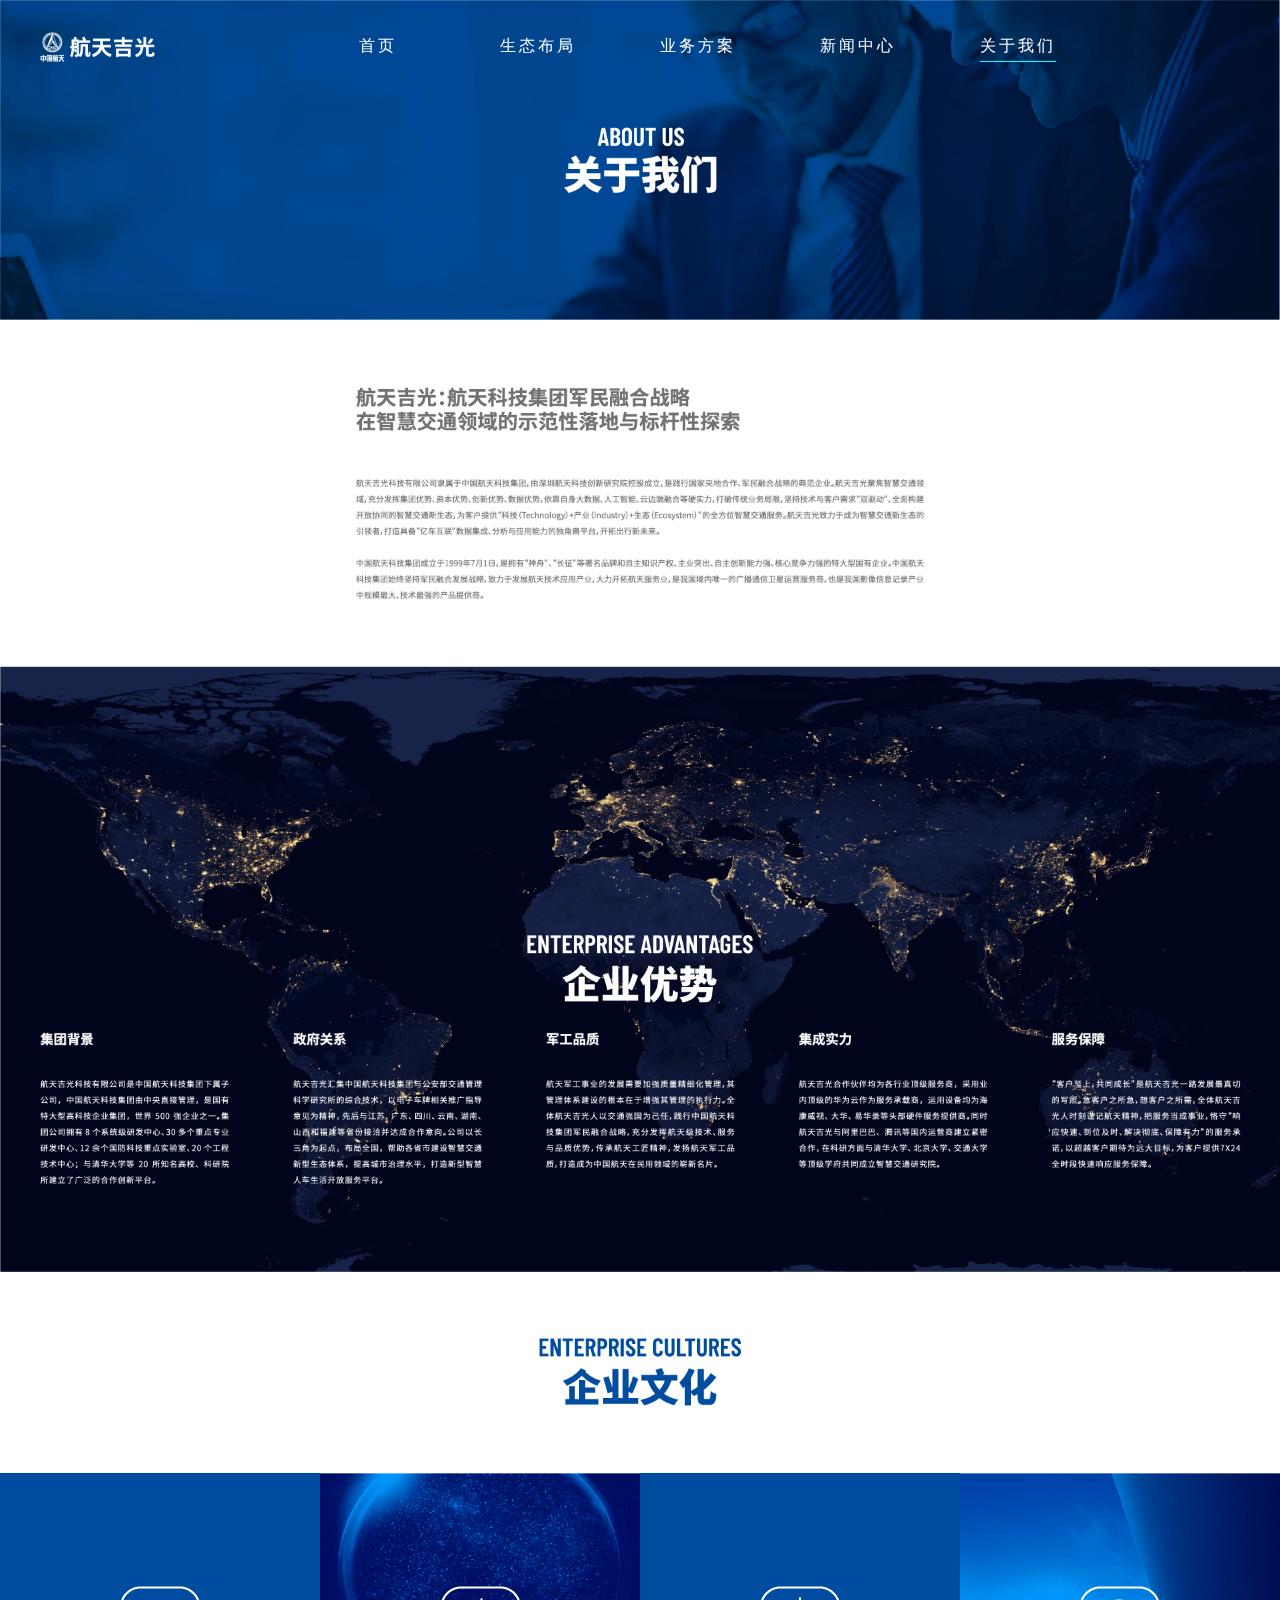
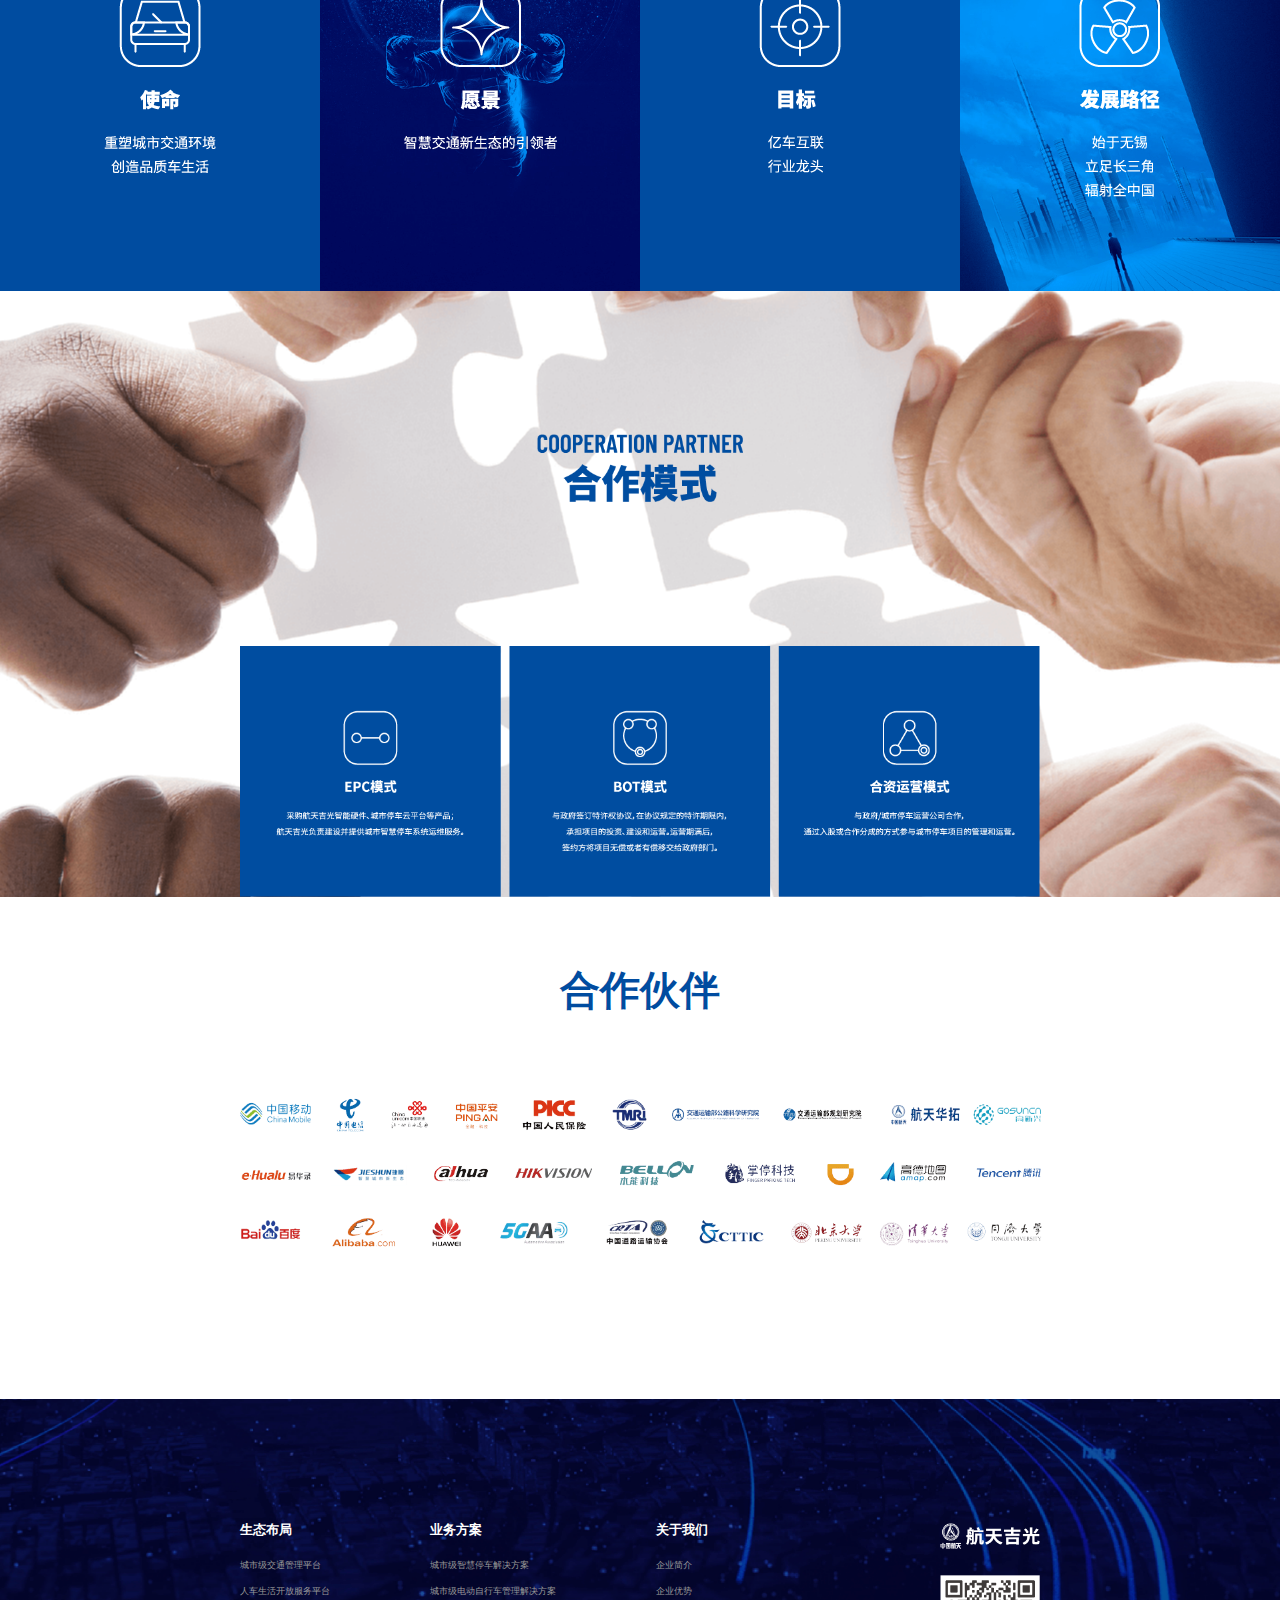
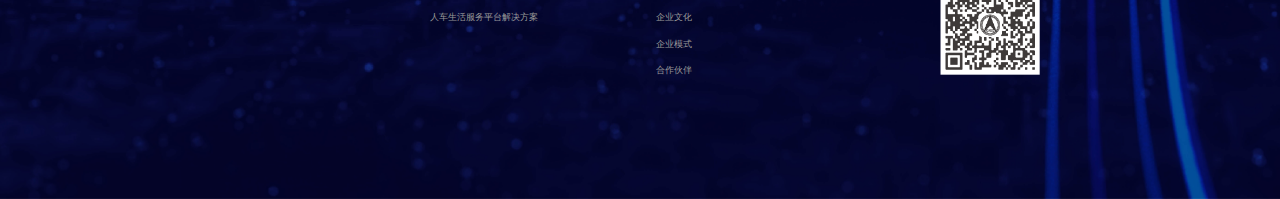
==== commit 8b01bc9e: "底部区域调整" ====
--- a/aboutUs.html
+++ b/aboutUs.html
@@ -47,17 +47,17 @@
       <img src="./images/aboutUs/bg1.png" alt="">
     </div>
     <!-- 关于我们区域 -->
-    <div class="aboutUs-area">
+    <div class="aboutUs-area" id="introduce">
       <img src="./images/aboutUs/text.png" alt="">
     </div>
     <!-- banner2企业优势区域 -->
-    <div class="banner2 flex-column align-center">
+    <div class="banner2 flex-column align-center" id="goodness">
       <div class="banner2-title">
         <img src="./images/aboutUs/title2.png" alt="">
       </div>
     </div>
     <!-- 企业文化区域 -->
-    <div class="culture-area">
+    <div class="culture-area" id="culture">
       <div class="title">
         <img src="./images/aboutUs/title3.png" alt="">
       </div>
@@ -85,7 +85,7 @@
       </div>
     </div>
     <!-- 合作模式区域 -->
-    <div class="cooper-area flex-column align-center">
+    <div class="cooper-area flex-column align-center" id="model">
       <div class="cooper-title">
         <img src="./images/aboutUs/title4.png" alt="">
       </div>
@@ -94,7 +94,7 @@
       </div>
     </div>
     <!-- 合作伙伴区域 -->
-    <div class="guys-area">
+    <div class="guys-area" id="cooper">
       <div class="title f30">合作伙伴</div>
       <div class="brand">
         <img src="./images/aboutUs/brand.png" alt="">
@@ -102,33 +102,38 @@
     </div>
     <!-- 底部区域 -->
     <div class="footer flex-column jc-center">
-      <div class="content flex-row jc-between align-center">
+      <div class="content banxin flex-row jc-between align-center">
         <div class="left flex-column jc-between">
           <div class="top flex-row jc-around">
             <ul>
-              <li>导航栏1</li>
-              <li>导航栏2</li>
-              <li>导航3</li>
+              <li class="title">生态布局</li>
+              <li><a href="./layout.html#manage">城市级交通管理平台</a></li>
+              <li><a href="./layout.html#server">人车生活开放服务平台</a></li>
             </ul>
             <ul>
-              <li>logo1</li>
-              <li>logo13</li>
-              <li>logo12</li>
-              <li>logo13</li>
-              <li>logo13</li>
+              <li class="title">业务方案</li>
+              <li><a href="./business.html">城市级智慧停车解决方案</a></li>
+              <li><a href="./bus_vehicel.html">城市级电动自行车管理解决方案</a></li>
+              <li><a href="./bus_live.html">人车生活服务平台解决方案</a></li>
             </ul>
             <ul>
-              <li>服务1</li>
-              <li>服务13</li>
-              <li>服务12</li>
-              <li>服务13</li>
-              <li>服务13</li>
+              <li class="title">关于我们</li>
+              <li><a href="./aboutUs.html#introduce">企业简介</a></li>
+              <li><a href="./aboutUs.html#goodness">企业优势</a></li>
+              <li><a href="./aboutUs.html#culture">企业文化</a></li>
+              <li><a href="./aboutUs.html#model">企业模式</a></li>
+              <li><a href="./aboutUs.html#cooper">合作伙伴</a></li>
             </ul>
           </div>
-          <div class="bottom">是非成败转头空, 青山依旧在, 惯看秋月春风。一壶浊酒喜相逢, 古今多少事, 滚滚长江东逝水, 浪花淘尽英雄</div>
+          <!-- <div class="bottom">是非成败转头空, 青山依旧在, 惯看秋月春风。一壶浊酒喜相逢, 古今多少事, 滚滚长江东逝水, 浪花淘尽英雄</div> -->
         </div>
         <div class="right">
-          <div class="qrcode"></div>
+          <div class="logo">
+            <img src="./images/logo.png" alt="">
+          </div>
+          <div class="qrcode">
+            <img src="./images/erweima.png" alt="">
+          </div>
         </div>
       </div>
     </div>
--- a/css/common.css
+++ b/css/common.css
@@ -209,6 +209,12 @@
 .text-justify {
   text-align: justify;
 }
+.text-cut-one {
+  overflow:hidden;
+  text-overflow:ellipsis;
+  white-space: nowrap;
+
+}
 .text-cut {
   text-overflow: -o-ellipsis-lastline;
   overflow: hidden;
@@ -319,7 +325,7 @@
 .header-box .select-down {
   position: absolute;
   left: 0;
-  top: 1.1rem;
+  top: 1.4rem;
   width: 100%;
   z-index: 11;
   height: 0;
@@ -344,10 +350,10 @@
   color: #666;
 }
 .header-box .select-down ul li.active a {
-  color: #fff;
+  color: #00FFFF;
 }
 .header-box .select-down ul li:hover a {
-  color: #fff;
+  color: #00FFFF;
 }
 .header-box .link:hover span {
   border-bottom: 1px solid #00FFFF;
@@ -417,6 +423,7 @@
 .pro-item .decribe {
   font-size: .12rem;
   line-height: .24rem;
+  text-align: center;
 }
 .pro-item:nth-child(2n + 1) {
   background-color: #004CA0;
@@ -432,17 +439,30 @@
   background: url('../images/footer_bg.jpg') center no-repeat;
   background-size: cover;
 }
-.footer .content {
-  width: 70%;
-  margin: 0 auto;
-}
-.footer .qrcode {
-  width: 2rem;
-  height: 2rem;
-  background-color: #f5f5f5;
-}
+
+.footer ul {
+  margin-right: 1.5rem;
+}
+.footer .qrcode,.footer .logo {
+  width: 1.5rem;
+}
+.footer .logo {
+  margin-bottom: .4rem;
+}
+.footer .title {
+  font-weight: bold;
+  font-size: .2rem;
+  color: #fff;
+  margin-bottom: .1rem;
+}
+
 .footer li {
+  color: #999;
+  font-size: .14rem;
   padding: .1rem 0;
+}
+.footer li:hover a {
+  color: #00FFFF;
 }
 .footer .bottom {
   padding-top: .2rem;
@@ -463,40 +483,39 @@
   display: none;
 }
 .banxin {
-  width: 14.4rem;
+  width: 12rem;
   margin: 0 auto;
 }
 
 /* 图片文字左右公共样式 */
 .text-img-box {
-  padding: 0 .3rem;
+  background-color: rgb(0, 76, 160);
 }
 .pos-img {
-  flex: 4;
+  flex: 6;
   /* height: 6.41rem; */
   overflow: hidden;
-}
-.pos-img img {
-  transition: all 1s;
+  background-position: center;
+  background-repeat: no-repeat;
+  background-size: cover;
 }
 /* .pos-img:hover img{
   transform: scale(1.2);
 } */
 .pos-text {
-  /* width: 7rem; */
-  flex: 2;
+  flex: 4;
   line-height: .24rem;
   font-size: .12rem;
   display: flex;
   flex-direction: column;
   padding: .3rem .4rem;
-  background-color: #004CA0;
 }
 .pos-text-main {
   font-size: .2rem;
   font-weight: bold;
-  margin: .8rem 0 .5rem;
+  margin: .6rem 0 .3rem;
 }
 .pos-text-sub {
   text-align: justify;
+  margin-bottom: .2rem;
 }